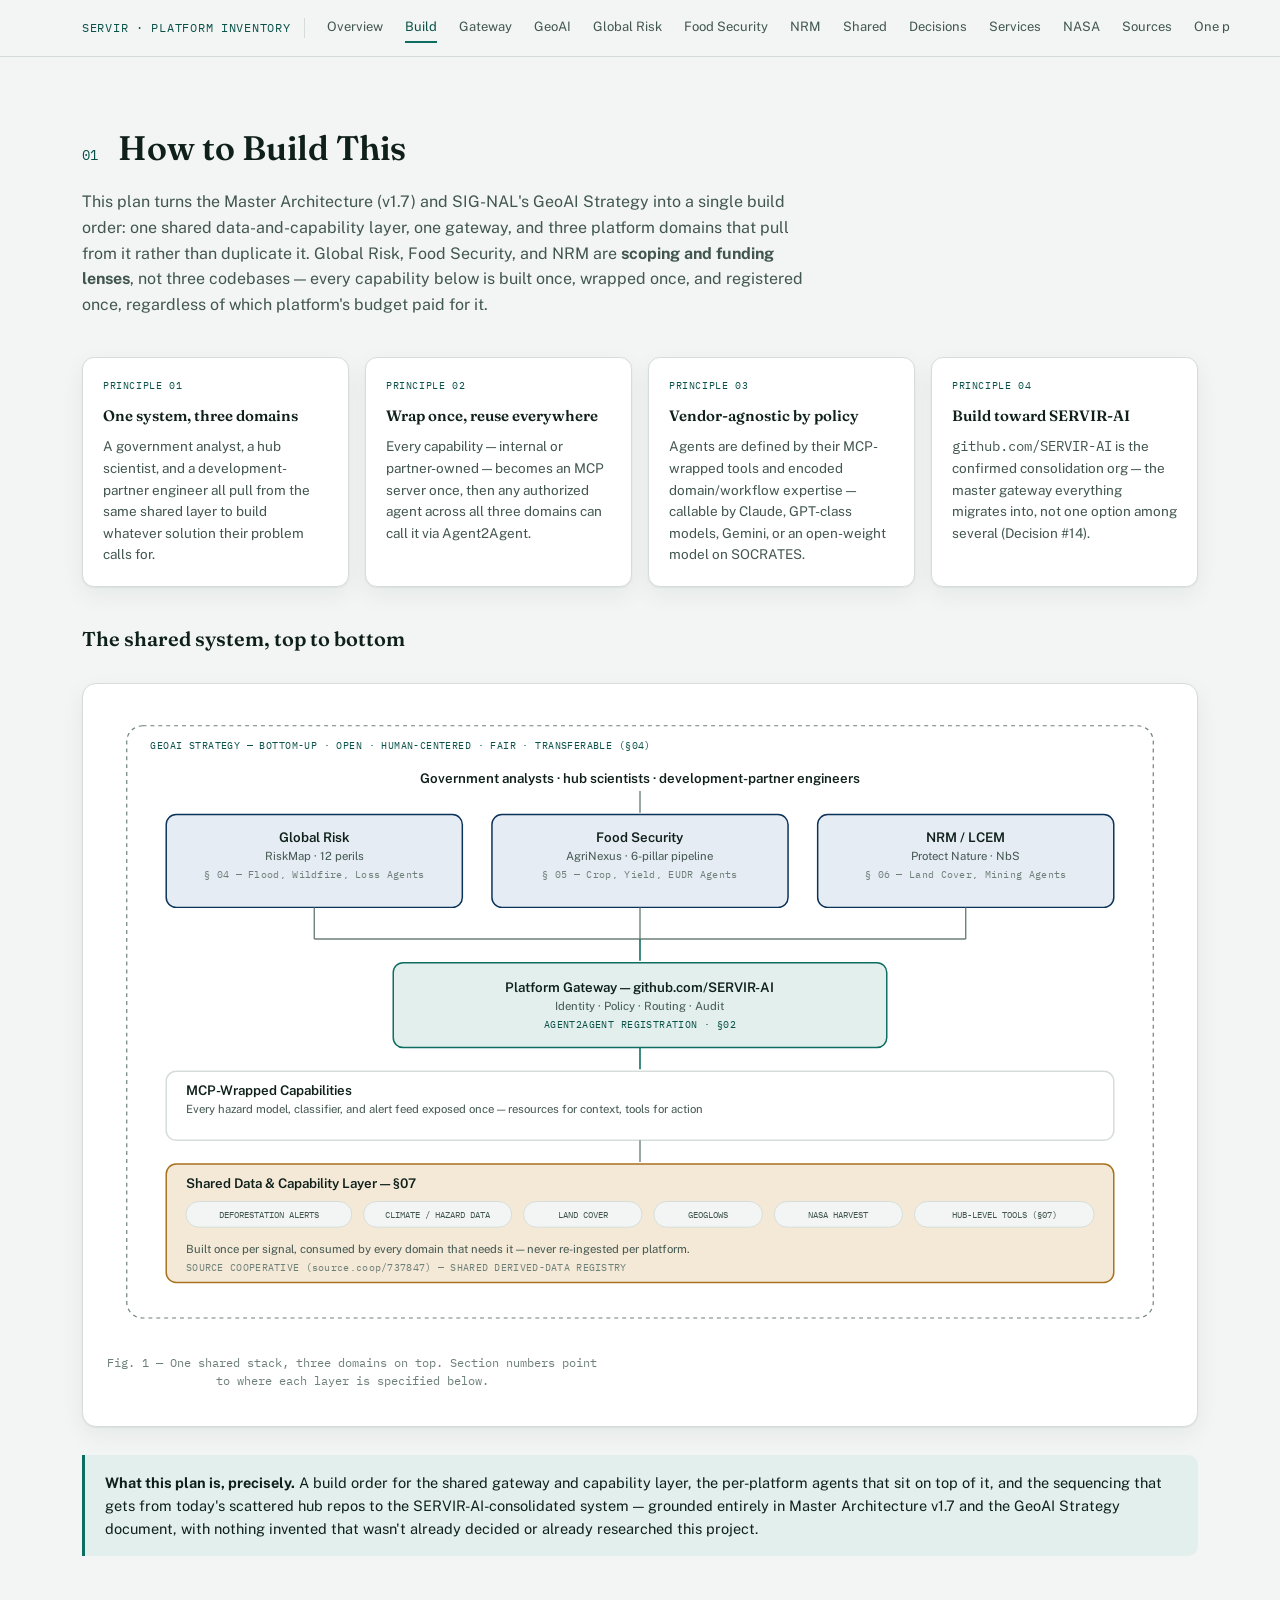
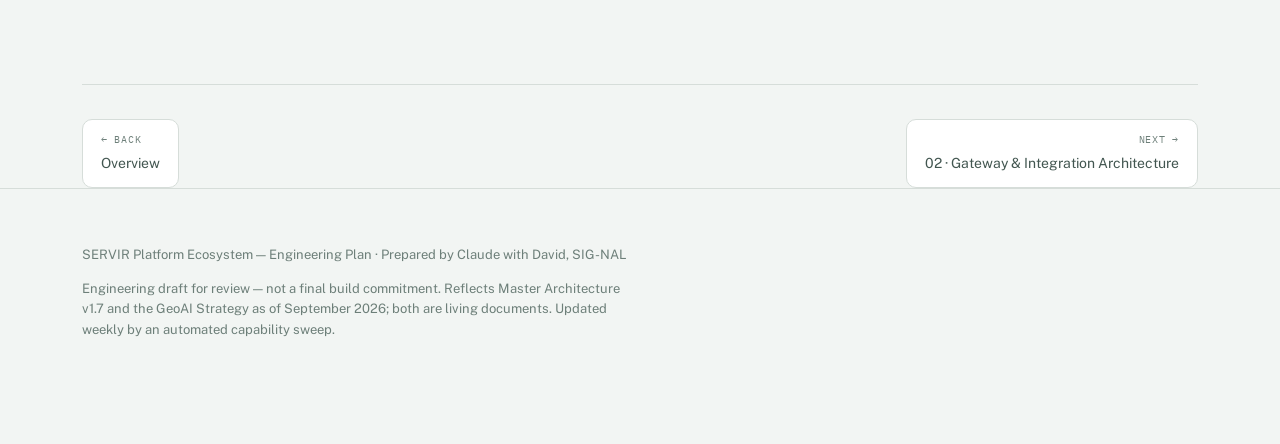
==== 01-architecture.html @ 73cf3bd0 "Split plan into a section site; add inventory sweep workflow - index.html becomes a section hub; the" ====
<!doctype html>
<html lang="en">
<head>
<meta charset="utf-8">
<meta name="viewport" content="width=device-width,initial-scale=1">
<title>01 How to Build This — SERVIR Platform Inventory</title>
<meta name="description" content="SERVIR Platform Ecosystem — engineering plan, hub service inventory and capability register.">
<link rel="stylesheet" href="assets/style.css">
<link rel="stylesheet" href="https://fonts.googleapis.com/css2?family=Fraunces:ital,opsz,wght@0,9..144,400;0,9..144,600;0,9..144,700;1,9..144,500&family=Public+Sans:wght@400;500;600;700&family=IBM+Plex+Mono:wght@400;500;600&display=swap">
</head>
<body>
<nav class="topnav"><div class="topnav-inner">
<span class="topnav-brand">SERVIR · Platform Inventory</span>
<a href="index.html">Overview</a>
<a href="01-architecture.html" class="active">Build</a>
<a href="02-gateway.html">Gateway</a>
<a href="03-geoai.html">GeoAI</a>
<a href="04-global-risk.html">Global Risk</a>
<a href="05-food-security.html">Food Security</a>
<a href="06-nrm.html">NRM</a>
<a href="07-shared-infra.html">Shared</a>
<a href="08-decisions.html">Decisions</a>
<a href="09-services.html">Services</a>
<a href="10-nasa.html">NASA</a>
<a href="11-appendix.html">Sources</a>
<a href="full-plan.html">One page</a>
</div></nav>
<main><section class="plan-section" id="architecture">
<div class="wrap">
<div class="section-head"><span class="section-num">01</span><h2>How to Build This</h2></div>
<p class="section-dek">This plan turns the Master Architecture (v1.7) and SIG-NAL's GeoAI Strategy into a single build order: one shared data-and-capability layer, one gateway, and three platform domains that pull from it rather than duplicate it. Global Risk, Food Security, and NRM are <b>scoping and funding lenses</b>, not three codebases — every capability below is built once, wrapped once, and registered once, regardless of which platform's budget paid for it.</p>
<div class="card-grid">
<div class="card">
<span class="tag">Principle 01</span>
<h4>One system, three domains</h4>
<p>A government analyst, a hub scientist, and a development-partner engineer all pull from the same shared layer to build whatever solution their problem calls for.</p>
</div>
<div class="card">
<span class="tag">Principle 02</span>
<h4>Wrap once, reuse everywhere</h4>
<p>Every capability — internal or partner-owned — becomes an MCP server once, then any authorized agent across all three domains can call it via Agent2Agent.</p>
</div>
<div class="card">
<span class="tag">Principle 03</span>
<h4>Vendor-agnostic by policy</h4>
<p>Agents are defined by their MCP-wrapped tools and encoded domain/workflow expertise — callable by Claude, GPT-class models, Gemini, or an open-weight model on SOCRATES.</p>
</div>
<div class="card">
<span class="tag">Principle 04</span>
<h4>Build toward SERVIR-AI</h4>
<p><code>github.com/SERVIR-AI</code> is the confirmed consolidation org — the master gateway everything migrates into, not one option among several (Decision #14).</p>
</div>
</div>
<h3 class="subhead">The shared system, top to bottom</h3>
<div class="diagram-wrap">
<svg aria-label="Diagram of the one-system, three-domain architecture: users at top, three platform domains, an orchestrator agent layer, the SERVIR-AI gateway, MCP-wrapped capabilities, and the shared data layer at bottom, with the GeoAI Strategy wrapping the whole stack." role="img" viewbox="0 0 1080 640" width="100%">
<!-- GeoAI strategy envelope -->
<rect class="dg-dash" height="600" rx="16" width="1040" x="20" y="18"></rect>
<text class="dg-label-accent" x="44" y="42">GEOAI STRATEGY — BOTTOM-UP · OPEN · HUMAN-CENTERED · FAIR · TRANSFERABLE (§04)</text>
<!-- users -->
<text class="dg-title" text-anchor="middle" x="540" y="76">Government analysts · hub scientists · development-partner engineers</text>
<line class="dg-line" x1="540" x2="540" y1="84" y2="106"></line>
<!-- three platform domains -->
<rect class="dg-box-space" height="94" rx="10" width="300" x="60" y="108"></rect>
<text class="dg-title" text-anchor="middle" x="210" y="136">Global Risk</text>
<text class="dg-sub" text-anchor="middle" x="210" y="154">RiskMap · 12 perils</text>
<text class="dg-label" text-anchor="middle" x="210" y="172">§ 04 — Flood, Wildfire, Loss Agents</text>
<rect class="dg-box-space" height="94" rx="10" width="300" x="390" y="108"></rect>
<text class="dg-title" text-anchor="middle" x="540" y="136">Food Security</text>
<text class="dg-sub" text-anchor="middle" x="540" y="154">AgriNexus · 6-pillar pipeline</text>
<text class="dg-label" text-anchor="middle" x="540" y="172">§ 05 — Crop, Yield, EUDR Agents</text>
<rect class="dg-box-space" height="94" rx="10" width="300" x="720" y="108"></rect>
<text class="dg-title" text-anchor="middle" x="870" y="136">NRM / LCEM</text>
<text class="dg-sub" text-anchor="middle" x="870" y="154">Protect Nature · NbS</text>
<text class="dg-label" text-anchor="middle" x="870" y="172">§ 06 — Land Cover, Mining Agents</text>
<line class="dg-line" x1="210" x2="210" y1="202" y2="234"></line>
<line class="dg-line" x1="540" x2="540" y1="202" y2="234"></line>
<line class="dg-line" x1="870" x2="870" y1="202" y2="234"></line>
<line class="dg-line" x1="210" x2="870" y1="234" y2="234"></line>
<line class="dg-line-accent" x1="540" x2="540" y1="234" y2="256"></line>
<!-- gateway -->
<rect class="dg-box-accent" height="86" rx="10" width="500" x="290" y="258"></rect>
<text class="dg-title" text-anchor="middle" x="540" y="288">Platform Gateway — github.com/SERVIR-AI</text>
<text class="dg-sub" text-anchor="middle" x="540" y="306">Identity · Policy · Routing · Audit</text>
<text class="dg-label-accent" text-anchor="middle" x="540" y="324">AGENT2AGENT REGISTRATION · §02</text>
<line class="dg-line-accent" x1="540" x2="540" y1="344" y2="366"></line>
<!-- MCP capability layer -->
<rect class="dg-box" height="70" rx="10" width="960" x="60" y="368"></rect>
<text class="dg-title" x="80" y="392">MCP-Wrapped Capabilities</text>
<text class="dg-sub" x="80" y="410">Every hazard model, classifier, and alert feed exposed once — resources for context, tools for action</text>
<line class="dg-line" x1="540" x2="540" y1="438" y2="460"></line>
<!-- shared data layer -->
<rect class="dg-box-gold" height="120" rx="10" width="960" x="60" y="462"></rect>
<text class="dg-title" x="80" y="486">Shared Data &amp; Capability Layer — §07</text>
<g>
<rect class="dg-chip" height="26" rx="13" width="168" x="80" y="500"></rect>
<text class="dg-chip-text" text-anchor="middle" x="164" y="517">DEFORESTATION ALERTS</text>
<rect class="dg-chip" height="26" rx="13" width="150" x="260" y="500"></rect>
<text class="dg-chip-text" text-anchor="middle" x="335" y="517">CLIMATE / HAZARD DATA</text>
<rect class="dg-chip" height="26" rx="13" width="120" x="422" y="500"></rect>
<text class="dg-chip-text" text-anchor="middle" x="482" y="517">LAND COVER</text>
<rect class="dg-chip" height="26" rx="13" width="110" x="554" y="500"></rect>
<text class="dg-chip-text" text-anchor="middle" x="609" y="517">GEOGLOWS</text>
<rect class="dg-chip" height="26" rx="13" width="130" x="676" y="500"></rect>
<text class="dg-chip-text" text-anchor="middle" x="741" y="517">NASA HARVEST</text>
<rect class="dg-chip" height="26" rx="13" width="182" x="818" y="500"></rect>
<text class="dg-chip-text" text-anchor="middle" x="909" y="517">HUB-LEVEL TOOLS (§07)</text>
</g>
<text class="dg-sub" x="80" y="552">Built once per signal, consumed by every domain that needs it — never re-ingested per platform.</text>
<text class="dg-label" x="80" y="570">SOURCE COOPERATIVE (source.coop/737847) — SHARED DERIVED-DATA REGISTRY</text>
</svg>
<p class="diagram-caption">Fig. 1 — One shared stack, three domains on top. Section numbers point to where each layer is specified below.</p>
</div>
<div class="note">
<strong>What this plan is, precisely.</strong> A build order for the shared gateway and capability layer, the per-platform agents that sit on top of it, and the sequencing that gets from today's scattered hub repos to the SERVIR-AI-consolidated system — grounded entirely in Master Architecture v1.7 and the GeoAI Strategy document, with nothing invented that wasn't already decided or already researched this project.
    </div>
</div>
</section></main><div class="wrap"><div class="pager">
<a href="index.html"><span class="lbl">← Back</span>Overview</a>
<a href="02-gateway.html" style="text-align:right;"><span class="lbl">Next →</span>02 · Gateway &amp; Integration Architecture</a>
</div></div>
<footer><div class="wrap"><p>SERVIR Platform Ecosystem — Engineering Plan · Prepared by Claude with David, SIG-NAL</p><p style="color:var(--ink-faint);">Engineering draft for review — not a final build commitment. Reflects Master Architecture v1.7 and the GeoAI Strategy as of September 2026; both are living documents. Updated weekly by an automated capability sweep.</p></div></footer>
</body>
</html>
---- assets/style.css ----
:root{
    --paper:#f2f5f3;
    --paper-raised:#ffffff;
    --ink:#0f201b;
    --ink-soft:#425650;
    --ink-faint:#6d7f79;
    --line:#d6ddd9;
    --line-soft:#e6eae7;
    --accent:#0e6d61;
    --accent-strong:#0a5148;
    --accent-soft:#e2efec;
    --space:#0b3258;
    --space-soft:#e5ecf3;
    --gold:#a8721f;
    --gold-soft:#f4e9d6;
    --resolved:#2c7a52;
    --resolved-soft:#e3f1e8;
    --open:#a83f22;
    --open-soft:#f6e6e0;
    --status-partner:#2a6f93;
    --status-partner-soft:#e2edf3;
    --status-build:#8a5a12;
    --status-build-soft:#f2e7d3;
    --status-new:#8f3a4a;
    --status-new-soft:#f4e2e6;
    --shadow: 0 1px 2px rgba(15,32,27,.06), 0 8px 24px rgba(15,32,27,.06);
    --font-display: 'Fraunces', Georgia, 'Times New Roman', serif;
    --font-body: 'Public Sans', -apple-system, BlinkMacSystemFont, 'Segoe UI', sans-serif;
    --font-mono: 'IBM Plex Mono', ui-monospace, 'SFMono-Regular', Menlo, monospace;
  }
  @media (prefers-color-scheme: dark){
    :root:not([data-theme="light"]){
      --paper:#0c1613;
      --paper-raised:#12211d;
      --ink:#eaf1ee;
      --ink-soft:#aebdb7;
      --ink-faint:#7f938c;
      --line:#25352f;
      --line-soft:#1b2a25;
      --accent:#4fc3b0;
      --accent-strong:#7cd8c8;
      --accent-soft:#123832;
      --space:#a9c6e5;
      --space-soft:#152b41;
      --gold:#e0b263;
      --gold-soft:#3a2c14;
      --resolved:#6fcf9a;
      --resolved-soft:#123322;
      --open:#e58a6c;
      --open-soft:#3a1f16;
      --status-partner:#7fb9dd;
      --status-partner-soft:#132938;
      --status-build:#e0b263;
      --status-build-soft:#332711;
      --status-new:#e79aa8;
      --status-new-soft:#391f26;
      --shadow: 0 1px 2px rgba(0,0,0,.3), 0 8px 24px rgba(0,0,0,.35);
    }
  }
  :root[data-theme="dark"]{
    --paper:#0c1613;
    --paper-raised:#12211d;
    --ink:#eaf1ee;
    --ink-soft:#aebdb7;
    --ink-faint:#7f938c;
    --line:#25352f;
    --line-soft:#1b2a25;
    --accent:#4fc3b0;
    --accent-strong:#7cd8c8;
    --accent-soft:#123832;
    --space:#a9c6e5;
    --space-soft:#152b41;
    --gold:#e0b263;
    --gold-soft:#3a2c14;
    --resolved:#6fcf9a;
    --resolved-soft:#123322;
    --open:#e58a6c;
    --open-soft:#3a1f16;
    --status-partner:#7fb9dd;
    --status-partner-soft:#132938;
    --status-build:#e0b263;
    --status-build-soft:#332711;
    --status-new:#e79aa8;
    --status-new-soft:#391f26;
    --shadow: 0 1px 2px rgba(0,0,0,.3), 0 8px 24px rgba(0,0,0,.35);
  }

  *{box-sizing:border-box;}
  body{
    margin:0; background:var(--paper); color:var(--ink);
    font-family:var(--font-body); font-size:16px; line-height:1.6;
    -webkit-font-smoothing:antialiased;
  }
  h1,h2,h3,h4{font-family:var(--font-display); font-weight:600; text-wrap:balance; color:var(--ink); margin:0;}
  p{margin:0 0 1em; max-width:70ch;}
  a{color:var(--accent-strong);}
  code, .mono{font-family:var(--font-mono);}
  .wrap{max-width:1180px; margin:0 auto; padding:0 32px;}
  @media (max-width:720px){ .wrap{padding:0 18px;} }

  /* ---------- top nav ---------- */
  .topnav{
    position:sticky; top:0; z-index:50; background:var(--paper); border-bottom:1px solid var(--line);
    backdrop-filter:saturate(1.1);
  }
  .topnav-inner{
    max-width:1180px; margin:0 auto; padding:0 32px; display:flex; align-items:center; gap:22px;
    height:56px; overflow-x:auto; scrollbar-width:none;
  }
  .topnav-inner::-webkit-scrollbar{display:none;}
  .topnav-brand{
    font-family:var(--font-mono); font-size:12px; letter-spacing:.06em; text-transform:uppercase;
    color:var(--accent-strong); white-space:nowrap; padding-right:14px; border-right:1px solid var(--line);
    flex:0 0 auto;
  }
  .topnav a{
    font-size:13px; color:var(--ink-soft); text-decoration:none; white-space:nowrap; flex:0 0 auto;
    padding:4px 0; border-bottom:2px solid transparent;
  }
  .topnav a:hover{color:var(--accent-strong); border-bottom-color:var(--accent);}

  /* ---------- masthead ---------- */
  .masthead{
    padding:76px 0 56px; position:relative; overflow:hidden;
    background:
      radial-gradient(1100px 420px at 15% -10%, var(--space-soft), transparent 60%),
      radial-gradient(900px 500px at 100% 0%, var(--accent-soft), transparent 55%);
  }
  .eyebrow{
    font-family:var(--font-mono); font-size:12px; letter-spacing:.09em; text-transform:uppercase;
    color:var(--accent-strong); display:flex; align-items:center; gap:10px; margin-bottom:22px;
  }
  .eyebrow .dot{width:6px;height:6px;border-radius:50%;background:var(--gold);}
  .masthead h1{font-size:clamp(34px,5vw,58px); line-height:1.04; letter-spacing:-.01em; max-width:16ch;}
  .masthead .dek{font-size:19px; color:var(--ink-soft); max-width:62ch; margin-top:20px;}
  .masthead .tagline{
    font-family:var(--font-display); font-style:italic; font-size:17px; color:var(--space);
    margin-top:18px; max-width:50ch;
  }
  :root[data-theme="dark"] .masthead .tagline, @media (prefers-color-scheme:dark){ .masthead .tagline{color:var(--space);} }
  .meta-row{display:flex; flex-wrap:wrap; gap:28px; margin-top:36px; padding-top:26px; border-top:1px solid var(--line);}
  .meta-item .k{font-family:var(--font-mono); font-size:10.5px; letter-spacing:.08em; text-transform:uppercase; color:var(--ink-faint); display:block; margin-bottom:4px;}
  .meta-item .v{font-size:14px; color:var(--ink);}

  /* hub strip */
  .hub-strip{display:flex; flex-wrap:wrap; gap:8px; margin-top:28px;}
  .hub-chip{
    font-family:var(--font-mono); font-size:11px; letter-spacing:.03em; color:var(--space);
    background:var(--space-soft); border:1px solid var(--line); border-radius:999px; padding:5px 12px;
  }

  /* ---------- section scaffolding ---------- */
  section.plan-section{padding:64px 0; border-top:1px solid var(--line);}
  .section-head{display:flex; gap:20px; align-items:baseline; margin-bottom:8px;}
  .section-num{
    font-family:var(--font-mono); font-size:14px; color:var(--accent-strong); flex:0 0 auto;
    padding-top:6px;
  }
  .section-head h2{font-size:clamp(26px,3vw,34px);}
  .section-dek{color:var(--ink-soft); max-width:74ch; margin:14px 0 40px; font-size:16px;}
  .subhead{font-family:var(--font-display); font-weight:600; font-size:20px; margin:36px 0 14px;}
  .subhead:first-child{margin-top:0;}

  /* ---------- tables ---------- */
  .table-scroll{overflow-x:auto; border:1px solid var(--line); border-radius:10px; box-shadow:var(--shadow); background:var(--paper-raised);}
  table{border-collapse:collapse; width:100%; min-width:640px; font-size:13.5px;}
  th,td{text-align:left; padding:11px 14px; border-bottom:1px solid var(--line-soft); vertical-align:top;}
  thead th{
    font-family:var(--font-mono); font-size:10.5px; letter-spacing:.06em; text-transform:uppercase;
    color:var(--ink-faint); background:var(--paper); position:sticky; top:0;
  }
  tbody tr:last-child td{border-bottom:none;}
  tbody tr:hover{background:var(--accent-soft);}
  td.mono, th.mono{font-family:var(--font-mono); font-size:12.5px;}

  /* status pills */
  .pill{
    display:inline-block; font-family:var(--font-mono); font-size:10.5px; letter-spacing:.03em;
    padding:2px 9px; border-radius:999px; white-space:nowrap; font-weight:600;
  }
  .pill-partner{background:var(--status-partner-soft); color:var(--status-partner);}
  .pill-build{background:var(--status-build-soft); color:var(--status-build);}
  .pill-new{background:var(--status-new-soft); color:var(--status-new);}
  .pill-resolved{background:var(--resolved-soft); color:var(--resolved);}
  .pill-open{background:var(--open-soft); color:var(--open);}
  .pill-strong{background:var(--resolved-soft); color:var(--resolved);}
  .pill-gap{background:var(--open-soft); color:var(--open);}

  /* cards / grid */
  .card-grid{display:grid; grid-template-columns:repeat(auto-fit,minmax(230px,1fr)); gap:16px;}
  .card{
    background:var(--paper-raised); border:1px solid var(--line); border-radius:12px; padding:20px;
    box-shadow:var(--shadow);
  }
  .card h4{font-size:15px; margin-bottom:8px;}
  .card p{font-size:13.5px; color:var(--ink-soft); margin:0;}
  .card .tag{font-family:var(--font-mono); font-size:10px; text-transform:uppercase; letter-spacing:.06em; color:var(--accent-strong); display:block; margin-bottom:10px;}

  /* callout / note box */
  .note{
    border-left:3px solid var(--accent); background:var(--accent-soft); border-radius:0 10px 10px 0;
    padding:16px 20px; font-size:14.5px; color:var(--ink); margin:20px 0;
  }
  .note.gold{border-color:var(--gold); background:var(--gold-soft);}
  .note.open{border-color:var(--open); background:var(--open-soft);}
  .note strong{color:var(--ink);}

  /* diagrams */
  .diagram-wrap{
    background:var(--paper-raised); border:1px solid var(--line); border-radius:14px; padding:24px;
    box-shadow:var(--shadow); overflow-x:auto; margin:28px 0;
  }
  .diagram-wrap svg{display:block; margin:0 auto; min-width:560px;}
  .diagram-caption{font-family:var(--font-mono); font-size:11.5px; color:var(--ink-faint); text-align:center; margin-top:14px;}

  /* roadmap */
  .phase-row{display:grid; grid-template-columns:140px 1fr; gap:20px; padding:22px 0; border-top:1px solid var(--line-soft);}
  .phase-row:first-of-type{border-top:none;}
  .phase-label{font-family:var(--font-mono); font-size:12px; color:var(--accent-strong); letter-spacing:.02em;}
  .phase-label .range{display:block; color:var(--ink-faint); margin-top:4px; font-size:11px;}
  .phase-items{display:flex; flex-direction:column; gap:10px;}
  .phase-item{display:flex; gap:10px; align-items:flex-start; font-size:14px;}
  .phase-item .chk{
    flex:0 0 auto; width:16px; height:16px; border-radius:4px; border:1.5px solid var(--line);
    margin-top:2px;
  }
  .phase-item .chk.done{background:var(--resolved); border-color:var(--resolved);}

  /* decisions board */
  .decision-grid{display:grid; grid-template-columns:1fr; gap:1px; background:var(--line); border:1px solid var(--line); border-radius:10px; overflow:hidden;}
  .decision-row{display:grid; grid-template-columns:44px 1fr auto; gap:14px; align-items:center; background:var(--paper-raised); padding:11px 16px;}
  .decision-row .num{font-family:var(--font-mono); font-size:12px; color:var(--ink-faint);}
  .decision-row .txt{font-size:13.5px;}
  .decision-row .txt b{font-weight:600;}

  footer{padding:56px 0 90px; border-top:1px solid var(--line);}
  footer p{color:var(--ink-faint); font-size:13px;}

  ::selection{background:var(--accent-soft); color:var(--ink);}

  /* diagram primitives (used by inline SVGs) */
  .dg-box{fill:var(--paper-raised); stroke:var(--line); stroke-width:1.5;}
  .dg-box-accent{fill:var(--accent-soft); stroke:var(--accent); stroke-width:1.5;}
  .dg-box-space{fill:var(--space-soft); stroke:var(--space); stroke-width:1.5;}
  .dg-box-gold{fill:var(--gold-soft); stroke:var(--gold); stroke-width:1.5;}
  .dg-line{stroke:var(--ink-faint); stroke-width:1.4; fill:none;}
  .dg-line-accent{stroke:var(--accent); stroke-width:1.6; fill:none;}
  .dg-dash{stroke:var(--ink-faint); stroke-width:1.2; fill:none; stroke-dasharray:4 4;}
  .dg-title{font-family:'Public Sans',sans-serif; font-weight:600; fill:var(--ink); font-size:13.5px;}
  .dg-label{font-family:'IBM Plex Mono',monospace; fill:var(--ink-faint); font-size:10px; letter-spacing:.03em;}
  .dg-label-accent{font-family:'IBM Plex Mono',monospace; fill:var(--accent-strong); font-size:10.5px; letter-spacing:.04em;}
  .dg-sub{font-family:'Public Sans',sans-serif; fill:var(--ink-soft); font-size:11.5px;}
  .dg-chip{fill:var(--paper); stroke:var(--line);}
  .dg-chip-text{font-family:'IBM Plex Mono',monospace; fill:var(--ink-soft); font-size:9.5px;}

  /* ---------- build matrix (the drawn status grid) ---------- */
  .mx-wrap{
    background:var(--paper-raised); border:1px solid var(--line); border-radius:14px; padding:22px;
    box-shadow:var(--shadow); overflow-x:auto; margin:26px 0 10px;
  }
  .mx{
    display:grid; gap:6px; min-width:820px;
    grid-template-columns:200px repeat(3, minmax(180px,1fr));
  }
  .mx.mx-4{ grid-template-columns:220px repeat(3, minmax(170px,1fr)); }
  .mx-corner{}
  .mx-colhead{
    font-family:var(--font-mono); font-size:10.5px; letter-spacing:.06em; text-transform:uppercase;
    color:var(--ink-faint); padding:0 0 8px 4px; align-self:end; line-height:1.35;
  }
  .mx-colhead b{display:block; color:var(--accent-strong); font-size:11.5px; letter-spacing:.05em;}
  .mx-rowhead{
    font-size:13px; font-weight:600; color:var(--ink); padding:10px 12px 10px 0;
    display:flex; flex-direction:column; align-items:flex-start; justify-content:center;
    border-right:1px solid var(--line-soft);
  }
  .mx-rowhead span{font-family:var(--font-mono); font-size:10px; color:var(--ink-faint); display:block; font-weight:400; margin-top:2px;}
  .mx-cell{
    border-radius:8px; padding:9px 11px; font-size:11.8px; line-height:1.4;
    border:1px solid transparent; min-height:52px;
  }
  .mx-cell .lab{
    font-family:var(--font-mono); font-size:9px; letter-spacing:.07em; text-transform:uppercase;
    display:block; margin-bottom:3px; opacity:.85;
  }
  .s-live{background:var(--resolved-soft); border-color:var(--resolved); color:var(--ink);}
  .s-live .lab{color:var(--resolved);}
  .s-partner{background:var(--status-partner-soft); border-color:var(--status-partner); color:var(--ink);}
  .s-partner .lab{color:var(--status-partner);}
  .s-build{background:var(--status-build-soft); border-color:var(--status-build); color:var(--ink);}
  .s-build .lab{color:var(--status-build);}
  .s-gap{background:var(--open-soft); border-color:var(--open); color:var(--ink);}
  .s-gap .lab{color:var(--open);}

  .legend{display:flex; flex-wrap:wrap; gap:16px; margin:14px 0 30px; font-size:12px; color:var(--ink-soft);}
  .legend i{display:inline-block; width:11px; height:11px; border-radius:3px; margin-right:6px; vertical-align:-1px; border:1px solid;}
  .lg-live{background:var(--resolved-soft); border-color:var(--resolved);}
  .lg-partner{background:var(--status-partner-soft); border-color:var(--status-partner);}
  .lg-build{background:var(--status-build-soft); border-color:var(--status-build);}
  .lg-gap{background:var(--open-soft); border-color:var(--open);}

  /* ---------- use cases from the archive ---------- */
  .uc-grid{display:grid; grid-template-columns:repeat(auto-fit,minmax(300px,1fr)); gap:14px; margin:18px 0 8px;}
  .uc{
    background:var(--paper-raised); border:1px solid var(--line); border-radius:12px; padding:16px 18px;
    box-shadow:var(--shadow); font-size:13px;
  }
  .uc .uc-hub{
    font-family:var(--font-mono); font-size:9.5px; letter-spacing:.07em; text-transform:uppercase;
    color:var(--accent-strong); display:block; margin-bottom:7px;
  }
  .uc h4{font-size:14.5px; margin-bottom:8px; line-height:1.3;}
  .uc dl{margin:0; display:grid; grid-template-columns:auto 1fr; gap:3px 10px;}
  .uc dt{
    font-family:var(--font-mono); font-size:9.5px; letter-spacing:.05em; text-transform:uppercase;
    color:var(--ink-faint); padding-top:3px;
  }
  .uc dd{margin:0; font-size:12.5px; color:var(--ink-soft); line-height:1.45;}
  .uc dd b{color:var(--ink); font-weight:600;}
  .uc .src{
    display:block; margin-top:10px; padding-top:9px; border-top:1px solid var(--line-soft);
    font-family:var(--font-mono); font-size:9.5px; color:var(--ink-faint); word-break:break-all;
  }
  .uc .src a{color:var(--ink-faint); text-decoration:none;}
  .uc .src a:hover{color:var(--accent-strong); text-decoration:underline;}

  /* ---------- build-detail element blocks ---------- */
  .elem{
    border-left:2px solid var(--line); padding:0 0 4px 20px; margin:0 0 26px;
  }
  .elem.accent{border-left-color:var(--accent);}
  .elem h4{
    font-size:16px; margin-bottom:4px;
    display:flex; align-items:baseline; gap:10px; flex-wrap:wrap;
  }
  .elem h4 .eid{
    font-family:var(--font-mono); font-size:10.5px; letter-spacing:.06em; color:var(--accent-strong);
    text-transform:uppercase; font-weight:500;
  }
  .elem p{font-size:14px; margin:8px 0 0; color:var(--ink-soft); max-width:78ch;}
  .elem p b{color:var(--ink);}
  .elem .contract{
    margin-top:10px; font-family:var(--font-mono); font-size:11.5px; color:var(--ink-soft);
    background:var(--paper); border:1px solid var(--line-soft); border-radius:8px; padding:10px 13px;
    overflow-x:auto; white-space:pre; line-height:1.65;
  }

  /* ---------- stat tiles (inventory counts) ---------- */
  .stat-row{display:grid; grid-template-columns:repeat(auto-fit,minmax(150px,1fr)); gap:14px; margin:20px 0 26px;}
  .stat{
    background:var(--paper-raised); border:1px solid var(--line); border-radius:12px; padding:16px 18px;
    box-shadow:var(--shadow);
  }
  .stat .n{font-family:var(--font-display); font-size:30px; font-weight:600; color:var(--accent-strong); line-height:1;}
  .stat .k{
    font-family:var(--font-mono); font-size:10px; letter-spacing:.06em; text-transform:uppercase;
    color:var(--ink-faint); display:block; margin-top:8px; line-height:1.4;
  }
  .s-na{background:var(--paper); border-color:var(--line); color:var(--ink-faint); border-style:dashed;}
  .s-na .lab{color:var(--ink-faint);}
  .lg-na{background:var(--paper); border-color:var(--line); border-style:dashed;}


/* ---------- multi-page site additions ---------- */
.site-hero{
  padding:88px 0 60px;
  background:
    radial-gradient(1100px 420px at 12% -10%, var(--space-soft), transparent 60%),
    radial-gradient(900px 500px at 100% 0%, var(--accent-soft), transparent 55%);
}
.site-hero h1{font-size:clamp(34px,5.2vw,60px); line-height:1.04; letter-spacing:-.01em; max-width:17ch;}
.site-hero .dek{font-size:19px; color:var(--ink-soft); max-width:64ch; margin-top:20px;}
.toc-grid{display:grid; grid-template-columns:repeat(auto-fit,minmax(280px,1fr)); gap:16px; margin:8px 0 8px;}
.toc-card{
  display:block; text-decoration:none; background:var(--paper-raised);
  border:1px solid var(--line); border-radius:12px; padding:20px 22px;
  box-shadow:var(--shadow); transition:border-color .15s ease, transform .15s ease;
}
.toc-card:hover{border-color:var(--accent); transform:translateY(-2px);}
.toc-card .n{
  font-family:var(--font-mono); font-size:11px; letter-spacing:.08em;
  color:var(--accent-strong); display:block; margin-bottom:9px;
}
.toc-card h3{font-family:var(--font-display); font-size:17px; color:var(--ink); margin:0 0 7px;}
.toc-card p{font-size:13px; color:var(--ink-soft); margin:0; max-width:none;}
.pager{
  display:flex; justify-content:space-between; gap:16px; flex-wrap:wrap;
  padding:34px 0 0; margin-top:44px; border-top:1px solid var(--line);
}
.pager a{
  text-decoration:none; font-size:14px; color:var(--ink-soft);
  border:1px solid var(--line); border-radius:10px; padding:12px 18px;
  background:var(--paper-raised); max-width:46%;
}
.pager a:hover{border-color:var(--accent); color:var(--accent-strong);}
.pager .lbl{
  display:block; font-family:var(--font-mono); font-size:10px; letter-spacing:.07em;
  text-transform:uppercase; color:var(--ink-faint); margin-bottom:4px;
}
.topnav a.active{color:var(--accent-strong); border-bottom-color:var(--accent);}
section.plan-section:first-of-type{border-top:none;}
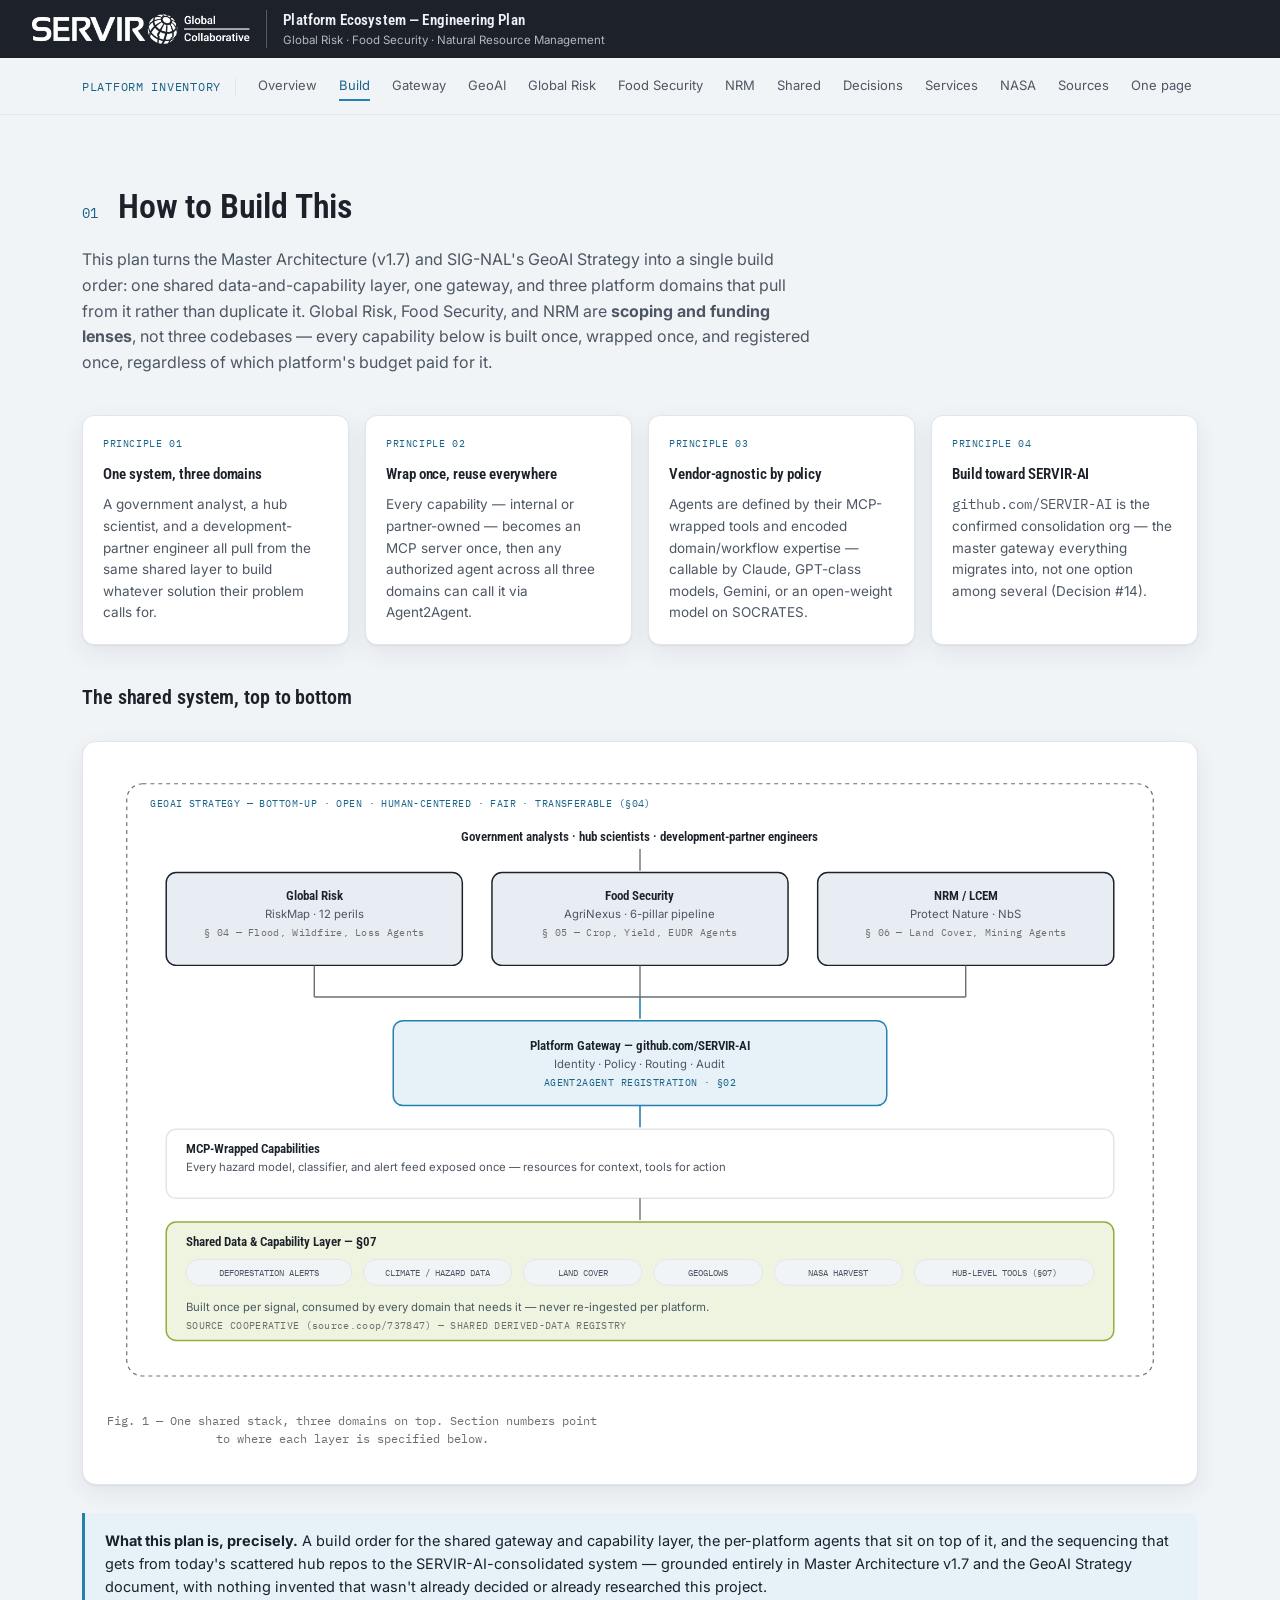
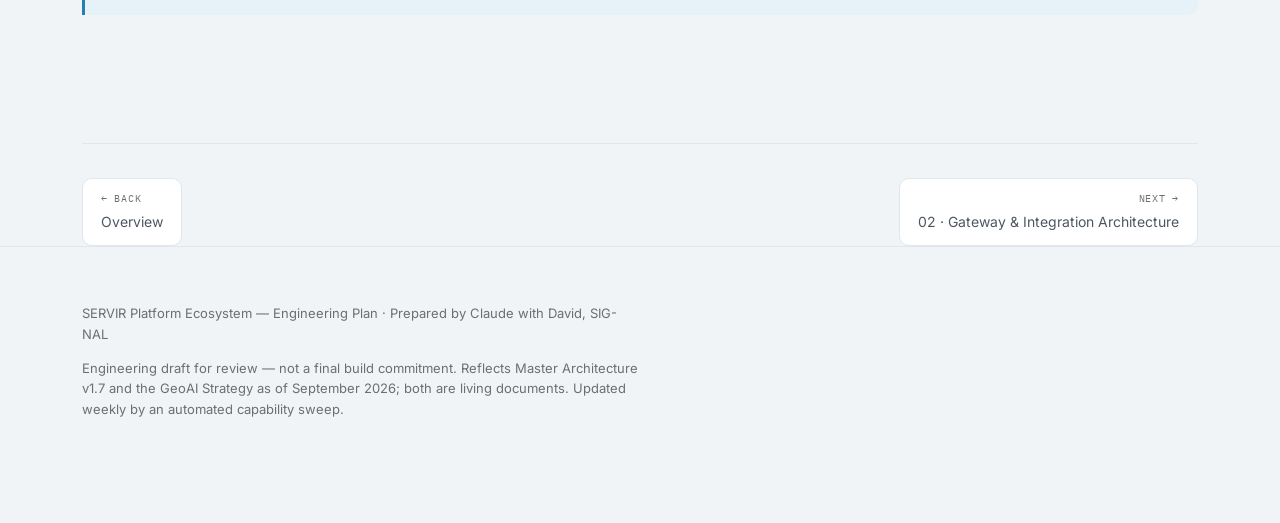
==== commit 13d5b80e: "Fold in Planscape and FDP revisions; apply SERVIR brand; add review records - §06 N7 "The layer this" ====
--- a/01-architecture.html
+++ b/01-architecture.html
@@ -6,11 +6,19 @@
 <title>01 How to Build This — SERVIR Platform Inventory</title>
 <meta name="description" content="SERVIR Platform Ecosystem — engineering plan, hub service inventory and capability register.">
 <link rel="stylesheet" href="assets/style.css">
-<link rel="stylesheet" href="https://fonts.googleapis.com/css2?family=Fraunces:ital,opsz,wght@0,9..144,400;0,9..144,600;0,9..144,700;1,9..144,500&family=Public+Sans:wght@400;500;600;700&family=IBM+Plex+Mono:wght@400;500;600&display=swap">
+<link rel="stylesheet" href="https://fonts.googleapis.com/css2?family=Roboto+Condensed:wght@300;400;500;600;700&family=Inter:wght@400;500;600;700&family=IBM+Plex+Mono:wght@400;500;600&display=swap&family=Public+Sans:wght@400;500;600;700&family=IBM+Plex+Mono:wght@400;500;600&display=swap">
 </head>
 <body>
+<header class="servir-header">
+  <img class="servir-header__logo" src="assets/servir-logo.png" alt="SERVIR — Global Collaborative">
+  <div class="servir-header__rule" aria-hidden="true"></div>
+  <div>
+    <div class="servir-header__domain">Platform Ecosystem &mdash; Engineering Plan</div>
+    <div class="servir-header__scope">Global Risk &middot; Food Security &middot; Natural Resource Management</div>
+  </div>
+</header>
 <nav class="topnav"><div class="topnav-inner">
-<span class="topnav-brand">SERVIR · Platform Inventory</span>
+<span class="topnav-brand">Platform Inventory</span>
 <a href="index.html">Overview</a>
 <a href="01-architecture.html" class="active">Build</a>
 <a href="02-gateway.html">Gateway</a>
--- a/assets/style.css
+++ b/assets/style.css
@@ -1,90 +1,97 @@
 
   :root{
-    --paper:#f2f5f3;
+    /* --- surfaces (SERVIR base ramp) --- */
+    --paper:#f1f4f7;
     --paper-raised:#ffffff;
-    --ink:#0f201b;
-    --ink-soft:#425650;
-    --ink-faint:#6d7f79;
-    --line:#d6ddd9;
-    --line-soft:#e6eae7;
-    --accent:#0e6d61;
-    --accent-strong:#0a5148;
-    --accent-soft:#e2efec;
-    --space:#0b3258;
-    --space-soft:#e5ecf3;
-    --gold:#a8721f;
-    --gold-soft:#f4e9d6;
-    --resolved:#2c7a52;
-    --resolved-soft:#e3f1e8;
-    --open:#a83f22;
-    --open-soft:#f6e6e0;
-    --status-partner:#2a6f93;
-    --status-partner-soft:#e2edf3;
-    --status-build:#8a5a12;
-    --status-build-soft:#f2e7d3;
-    --status-new:#8f3a4a;
-    --status-new-soft:#f4e2e6;
-    --shadow: 0 1px 2px rgba(15,32,27,.06), 0 8px 24px rgba(15,32,27,.06);
-    --font-display: 'Fraunces', Georgia, 'Times New Roman', serif;
-    --font-body: 'Public Sans', -apple-system, BlinkMacSystemFont, 'Segoe UI', sans-serif;
+    --ink:#1c212a;
+    --ink-soft:#4d5763;
+    --ink-faint:#6d6e71;          /* Servir_Gray */
+    --line:#e0e6ec;
+    --line-soft:#eef2f6;
+    /* --- brand: blue leads, green supports --- */
+    --accent:#2380b0;             /* Servir_Blue */
+    --accent-strong:#1a6389;
+    --accent-soft:#e7f1f8;
+    --space:#1c212a;              /* identity navy — headers/hero only */
+    --servir-bar:#1c212a;         /* platform header — dark in BOTH themes */
+    --space-soft:#e8edf3;
+    --gold:#91af3d;               /* Servir_Green — supporting accent */
+    --gold-soft:#eef4e0;
+    /* --- status scale: deliberately NOT brand blue/green --- */
+    --resolved:#1f6b52;
+    --resolved-soft:#e4efea;
+    --open:#9b2c2c;
+    --open-soft:#f7e8e8;
+    --status-partner:#485e88;     /* slate, not brand blue */
+    --status-partner-soft:#eaeef5;
+    --status-build:#8f5e06;
+    --status-build-soft:#f7ecd9;
+    --status-new:#7c5cbf;
+    --status-new-soft:#efeafa;
+    --shadow: 0 1px 2px rgba(28,33,42,.06), 0 8px 24px rgba(28,33,42,.07);
+    --font-display: 'Roboto Condensed', 'Arial Narrow', Arial, sans-serif;
+    --font-body: 'Inter', system-ui, -apple-system, 'Segoe UI', Roboto, sans-serif;
     --font-mono: 'IBM Plex Mono', ui-monospace, 'SFMono-Regular', Menlo, monospace;
   }
   @media (prefers-color-scheme: dark){
     :root:not([data-theme="light"]){
-      --paper:#0c1613;
-      --paper-raised:#12211d;
-      --ink:#eaf1ee;
-      --ink-soft:#aebdb7;
-      --ink-faint:#7f938c;
-      --line:#25352f;
-      --line-soft:#1b2a25;
-      --accent:#4fc3b0;
-      --accent-strong:#7cd8c8;
-      --accent-soft:#123832;
+      --paper:#11151b;
+      --paper-raised:#171d25;
+      --ink:#eef2f5;
+      --ink-soft:#b3bcc6;
+      --ink-faint:#8b929b;
+      --line:#2a323c;
+      --line-soft:#20272f;
+      --accent:#57b0da;
+      --accent-strong:#8ccbe9;
+      --accent-soft:#12303f;
       --space:#a9c6e5;
-      --space-soft:#152b41;
-      --gold:#e0b263;
-      --gold-soft:#3a2c14;
-      --resolved:#6fcf9a;
-      --resolved-soft:#123322;
-      --open:#e58a6c;
-      --open-soft:#3a1f16;
-      --status-partner:#7fb9dd;
-      --status-partner-soft:#132938;
-      --status-build:#e0b263;
-      --status-build-soft:#332711;
-      --status-new:#e79aa8;
-      --status-new-soft:#391f26;
-      --shadow: 0 1px 2px rgba(0,0,0,.3), 0 8px 24px rgba(0,0,0,.35);
+      --servir-bar:#161b22;
+      --space-soft:#16222f;
+      --gold:#b6d466;
+      --gold-soft:#2a3316;
+      --resolved:#5fbf98;
+      --resolved-soft:#12301f;
+      --open:#e08585;
+      --open-soft:#361a1a;
+      --status-partner:#93a8cf;
+      --status-partner-soft:#1b2337;
+      --status-build:#d9a445;
+      --status-build-soft:#33270f;
+      --status-new:#b39ae6;
+      --status-new-soft:#241c3a;
+      --shadow: 0 1px 2px rgba(0,0,0,.35), 0 8px 24px rgba(0,0,0,.4);
     }
   }
   :root[data-theme="dark"]{
-    --paper:#0c1613;
-    --paper-raised:#12211d;
-    --ink:#eaf1ee;
-    --ink-soft:#aebdb7;
-    --ink-faint:#7f938c;
-    --line:#25352f;
-    --line-soft:#1b2a25;
-    --accent:#4fc3b0;
-    --accent-strong:#7cd8c8;
-    --accent-soft:#123832;
-    --space:#a9c6e5;
-    --space-soft:#152b41;
-    --gold:#e0b263;
-    --gold-soft:#3a2c14;
-    --resolved:#6fcf9a;
-    --resolved-soft:#123322;
-    --open:#e58a6c;
-    --open-soft:#3a1f16;
-    --status-partner:#7fb9dd;
-    --status-partner-soft:#132938;
-    --status-build:#e0b263;
-    --status-build-soft:#332711;
-    --status-new:#e79aa8;
-    --status-new-soft:#391f26;
-    --shadow: 0 1px 2px rgba(0,0,0,.3), 0 8px 24px rgba(0,0,0,.35);
-  }
+      --paper:#11151b;
+      --paper-raised:#171d25;
+      --ink:#eef2f5;
+      --ink-soft:#b3bcc6;
+      --ink-faint:#8b929b;
+      --line:#2a323c;
+      --line-soft:#20272f;
+      --accent:#57b0da;
+      --accent-strong:#8ccbe9;
+      --accent-soft:#12303f;
+      --space:#a9c6e5;
+      --servir-bar:#161b22;
+      --space-soft:#16222f;
+      --gold:#b6d466;
+      --gold-soft:#2a3316;
+      --resolved:#5fbf98;
+      --resolved-soft:#12301f;
+      --open:#e08585;
+      --open-soft:#361a1a;
+      --status-partner:#93a8cf;
+      --status-partner-soft:#1b2337;
+      --status-build:#d9a445;
+      --status-build-soft:#33270f;
+      --status-new:#b39ae6;
+      --status-new-soft:#241c3a;
+      --shadow: 0 1px 2px rgba(0,0,0,.35), 0 8px 24px rgba(0,0,0,.4);
+    }
+
 
   *{box-sizing:border-box;}
   body{
@@ -92,12 +99,42 @@
     font-family:var(--font-body); font-size:16px; line-height:1.6;
     -webkit-font-smoothing:antialiased;
   }
-  h1,h2,h3,h4{font-family:var(--font-display); font-weight:600; text-wrap:balance; color:var(--ink); margin:0;}
+  h1,h2,h3,h4{font-family:var(--font-display); font-weight:600; letter-spacing:-.005em; text-wrap:balance; color:var(--ink); margin:0;}
   p{margin:0 0 1em; max-width:70ch;}
   a{color:var(--accent-strong);}
   code, .mono{font-family:var(--font-mono);}
   .wrap{max-width:1180px; margin:0 auto; padding:0 32px;}
   @media (max-width:720px){ .wrap{padding:0 18px;} }
+
+
+  /* ---------- SERVIR platform header (required on every page) ---------- */
+  .servir-header{
+    display:flex; align-items:center; gap:16px;
+    padding:10px 32px; background:var(--servir-bar); color:#eef2f5;
+    font-family:var(--font-body); font-size:13px; line-height:1.4;
+  }
+  .servir-header__logo{
+    height:30px; width:auto; display:block; flex:0 0 auto;
+  }
+  /* slot styling while the mark is pending — see brand/README */
+  .servir-header__logo--pending{
+    height:32px; min-width:104px; border:1px dashed rgba(238,242,245,.45);
+    border-radius:4px; display:flex; align-items:center; justify-content:center;
+    font-family:var(--font-mono); font-size:9px; letter-spacing:.1em;
+    color:rgba(238,242,245,.75);
+  }
+  .servir-header__rule{
+    width:1px; align-self:stretch; min-height:30px;
+    background:rgba(238,242,245,.28);
+  }
+  .servir-header__domain{
+    font-family:var(--font-display); font-weight:600; font-size:15px; letter-spacing:.01em;
+  }
+  .servir-header__scope{font-size:11.5px; opacity:.72; margin-top:1px;}
+  @media (max-width:720px){
+    .servir-header{padding:10px 18px; gap:12px;}
+    .servir-header__scope{display:none;}
+  }
 
   /* ---------- top nav ---------- */
   .topnav{
@@ -247,12 +284,12 @@
   .dg-line{stroke:var(--ink-faint); stroke-width:1.4; fill:none;}
   .dg-line-accent{stroke:var(--accent); stroke-width:1.6; fill:none;}
   .dg-dash{stroke:var(--ink-faint); stroke-width:1.2; fill:none; stroke-dasharray:4 4;}
-  .dg-title{font-family:'Public Sans',sans-serif; font-weight:600; fill:var(--ink); font-size:13.5px;}
-  .dg-label{font-family:'IBM Plex Mono',monospace; fill:var(--ink-faint); font-size:10px; letter-spacing:.03em;}
-  .dg-label-accent{font-family:'IBM Plex Mono',monospace; fill:var(--accent-strong); font-size:10.5px; letter-spacing:.04em;}
-  .dg-sub{font-family:'Public Sans',sans-serif; fill:var(--ink-soft); font-size:11.5px;}
+  .dg-title{font-family:var(--font-display); font-weight:600; fill:var(--ink); font-size:13.5px;}
+  .dg-label{font-family:var(--font-mono); fill:var(--ink-faint); font-size:10px; letter-spacing:.03em;}
+  .dg-label-accent{font-family:var(--font-mono); fill:var(--accent-strong); font-size:10.5px; letter-spacing:.04em;}
+  .dg-sub{font-family:var(--font-body); fill:var(--ink-soft); font-size:11.5px;}
   .dg-chip{fill:var(--paper); stroke:var(--line);}
-  .dg-chip-text{font-family:'IBM Plex Mono',monospace; fill:var(--ink-soft); font-size:9.5px;}
+  .dg-chip-text{font-family:var(--font-mono); fill:var(--ink-soft); font-size:9.5px;}
 
   /* ---------- build matrix (the drawn status grid) ---------- */
   .mx-wrap{
